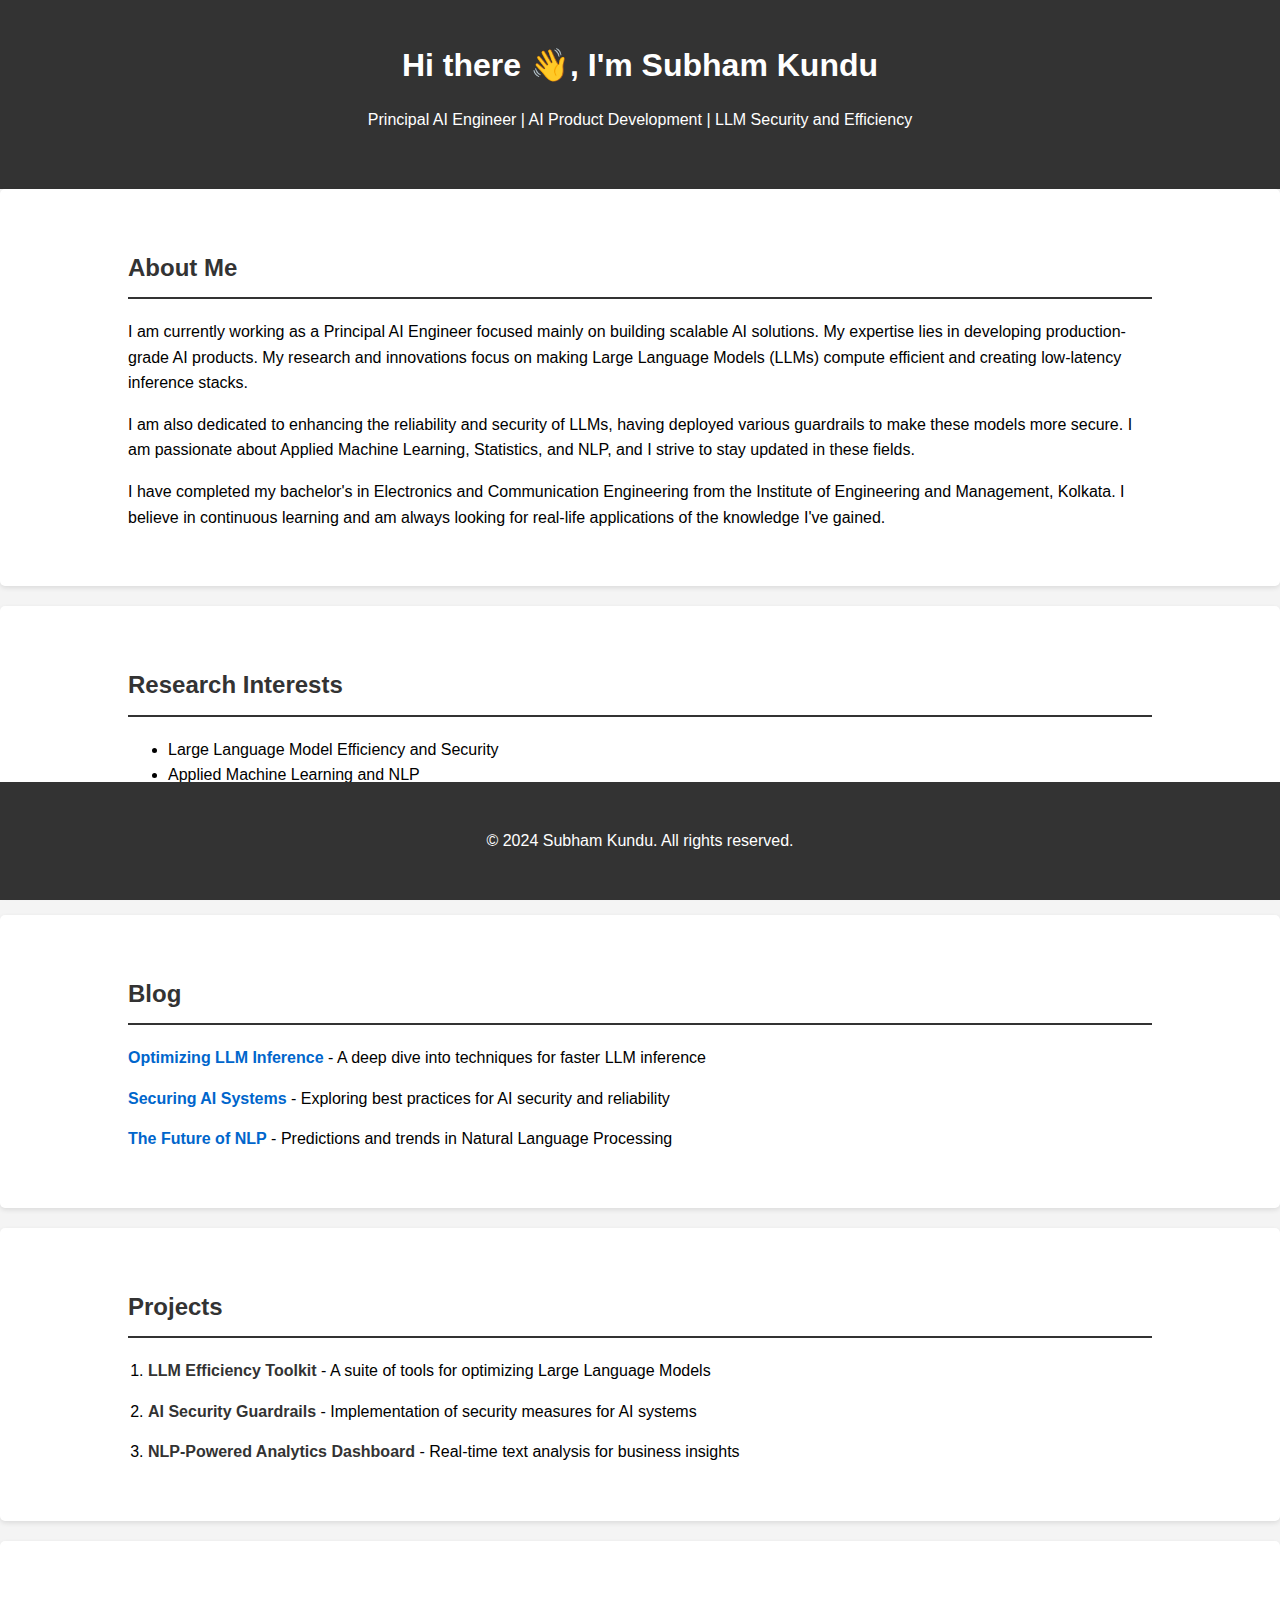
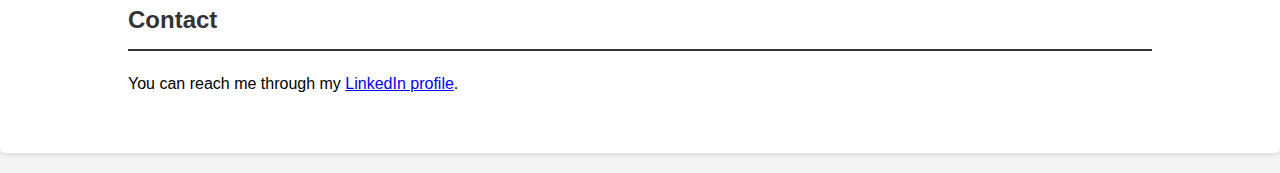
==== index.html @ ea536451 "Update index.html" ====
<!DOCTYPE html>
<html lang="en">
<head>
    <meta charset="UTF-8">
    <meta name="viewport" content="width=device-width, initial-scale=1.0">
    <title>Subham Kundu - Principal AI Engineer</title>
    <link rel="stylesheet" href="style.css">
</head>
<body>
    <header>
        <div class="container">
            <h1>Hi there 👋, I'm Subham Kundu</h1>
            <p>Principal AI Engineer | AI Product Development | LLM Security and Efficiency</p>
        </div>
    </header>

    <main>
        <section id="about">
            <div class="container">
                <h2>About Me</h2>
                <p>I am currently working as a Principal AI Engineer focused mainly on building scalable AI solutions. My expertise lies in developing production-grade AI products. My research and innovations focus on making Large Language Models (LLMs) compute efficient and creating low-latency inference stacks.</p>
                <p>I am also dedicated to enhancing the reliability and security of LLMs, having deployed various guardrails to make these models more secure. I am passionate about Applied Machine Learning, Statistics, and NLP, and I strive to stay updated in these fields.</p>
                <p>I have completed my bachelor's in Electronics and Communication Engineering from the Institute of Engineering and Management, Kolkata. I believe in continuous learning and am always looking for real-life applications of the knowledge I've gained.</p>
            </div>
        </section>

        <section id="interests">
            <div class="container">
                <h2>Research Interests</h2>
                <ul>
                    <li>Large Language Model Efficiency and Security</li>
                    <li>Applied Machine Learning and NLP</li>
                    <li>Statistics in AI</li>
                    <li>Optimizing Inference and Parallel Processing</li>
                </ul>
            </div>
        </section>

        <section id="blog">
            <div class="container">
                <h2>Blog</h2>
                <ul>
                    <li><a href="./blogs/optimizing-llm-inference.md">Optimizing LLM Inference</a> - A deep dive into techniques for faster LLM inference</li>
                    <li><a href="./blogs/securing-ai-systems.md">Securing AI Systems</a> - Exploring best practices for AI security and reliability</li>
                    <li><a href="./blogs/future-of-nlp.md">The Future of NLP</a> - Predictions and trends in Natural Language Processing</li>
                </ul>
            </div>
        </section>

        <section id="projects">
            <div class="container">
                <h2>Projects</h2>
                <ol>
                    <li><strong>LLM Efficiency Toolkit</strong> - A suite of tools for optimizing Large Language Models</li>
                    <li><strong>AI Security Guardrails</strong> - Implementation of security measures for AI systems</li>
                    <li><strong>NLP-Powered Analytics Dashboard</strong> - Real-time text analysis for business insights</li>
                </ol>
            </div>
        </section>

        <section id="contact">
            <div class="container">
                <h2>Contact</h2>
                <p>You can reach me through my <a href="https://www.linkedin.com/in/subham-kundu-2746b515b/" target="_blank">LinkedIn profile</a>.</p>
            </div>
        </section>
    </main>

    <footer>
        <div class="container">
            <p>&copy; 2024 Subham Kundu. All rights reserved.</p>
        </div>
    </footer>
</body>
</html>
---- style.css ----
body {
    font-family: Arial, sans-serif;
    line-height: 1.6;
    margin: 0;
    padding: 0;
    background-color: #f4f4f4;
}

.container {
    width: 80%;
    margin: auto;
    overflow: hidden;
    padding: 20px;
}

header {
    background: #333;
    color: #fff;
    padding: 20px 0;
    text-align: center;
}

header h1 {
    margin: 0;
}

section {
    padding: 20px 0;
    background-color: #fff;
    margin-bottom: 20px;
    border-radius: 5px;
    box-shadow: 0 2px 5px rgba(0,0,0,0.1);
}

section h2 {
    margin-bottom: 20px;
    color: #333;
    border-bottom: 2px solid #333;
    padding-bottom: 10px;
}

/* Blog Styles */
#blog ul {
    list-style-type: none;
    padding: 0;
}

#blog li {
    margin-bottom: 15px;
}

#blog a {
    color: #0066cc;
    text-decoration: none;
    font-weight: bold;
}

#blog a:hover {
    text-decoration: underline;
}

/* Project Styles */
#projects ol {
    padding-left: 20px;
}

#projects li {
    margin-bottom: 15px;
}

#projects strong {
    color: #333;
}

footer {
    text-align: center;
    padding: 10px 0;
    background: #333;
    color: #fff;
    position: fixed;
    width: 100%;
    bottom: 0;
}
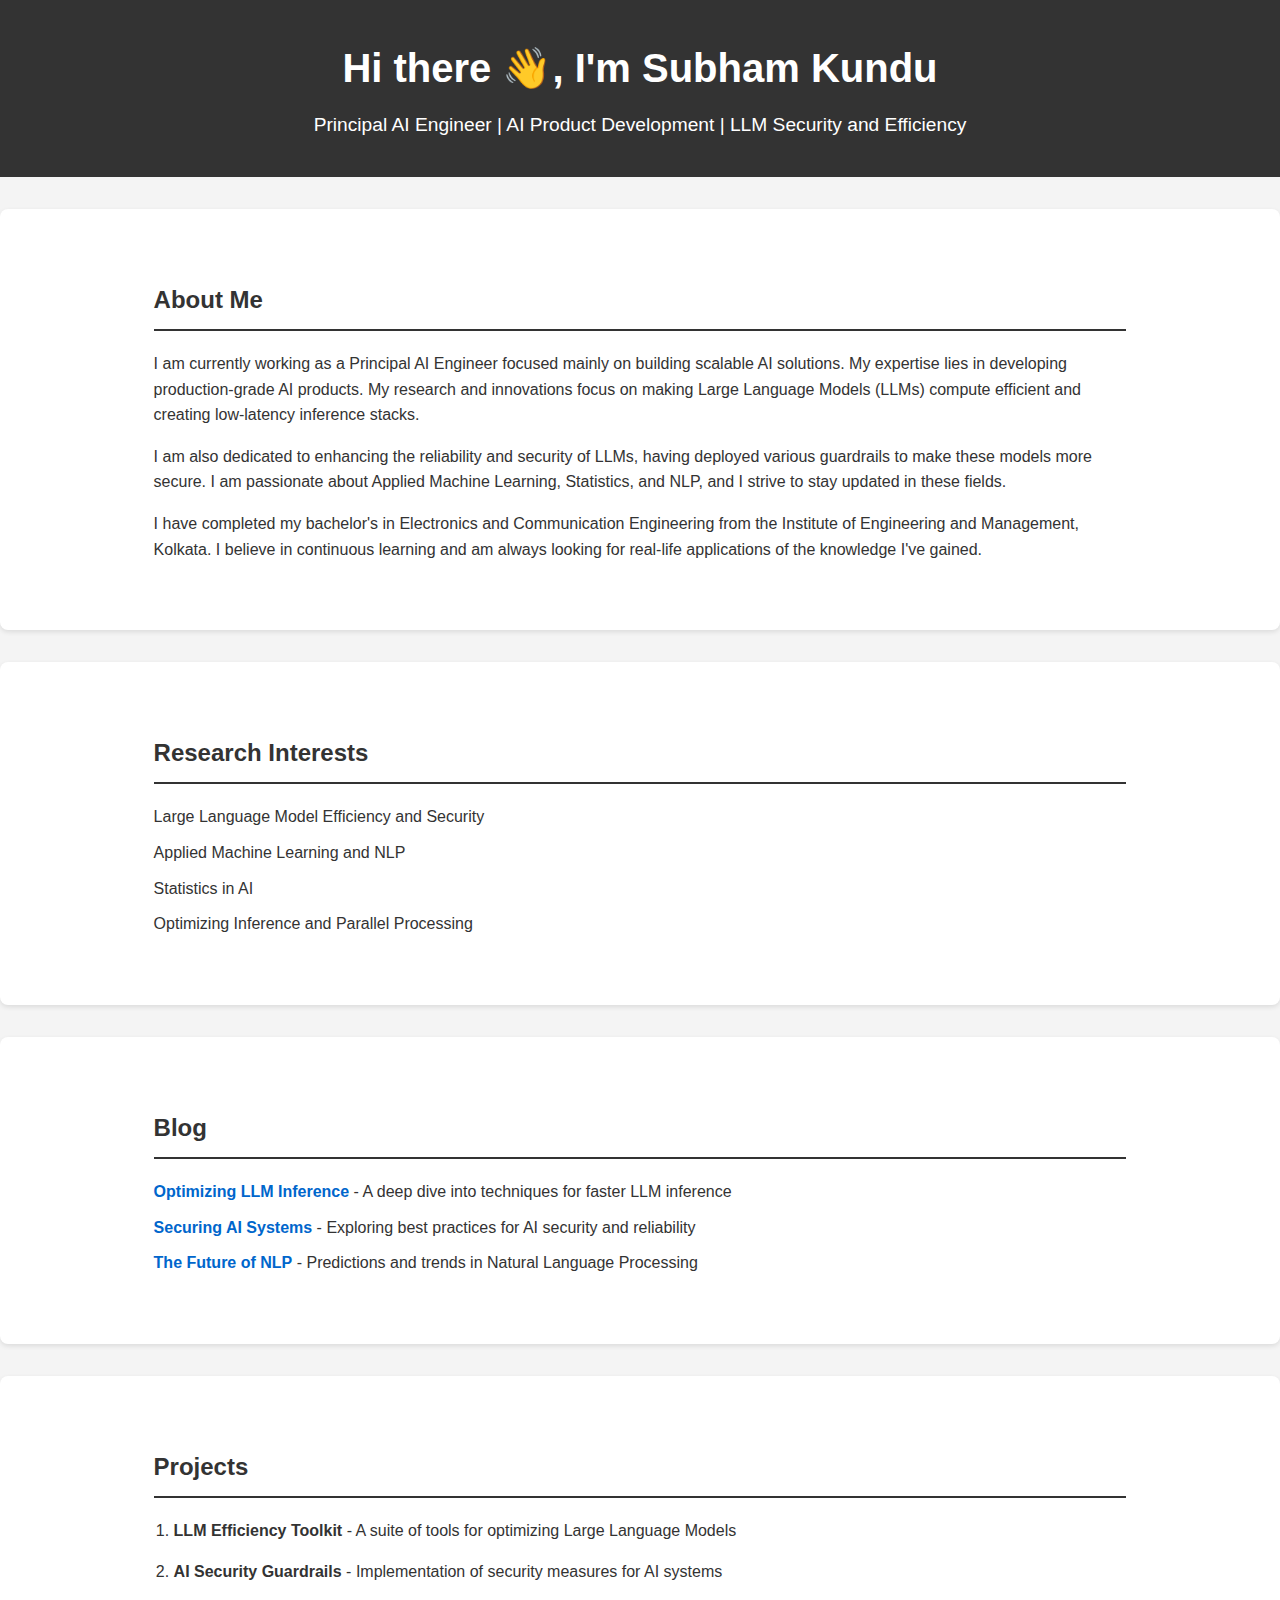
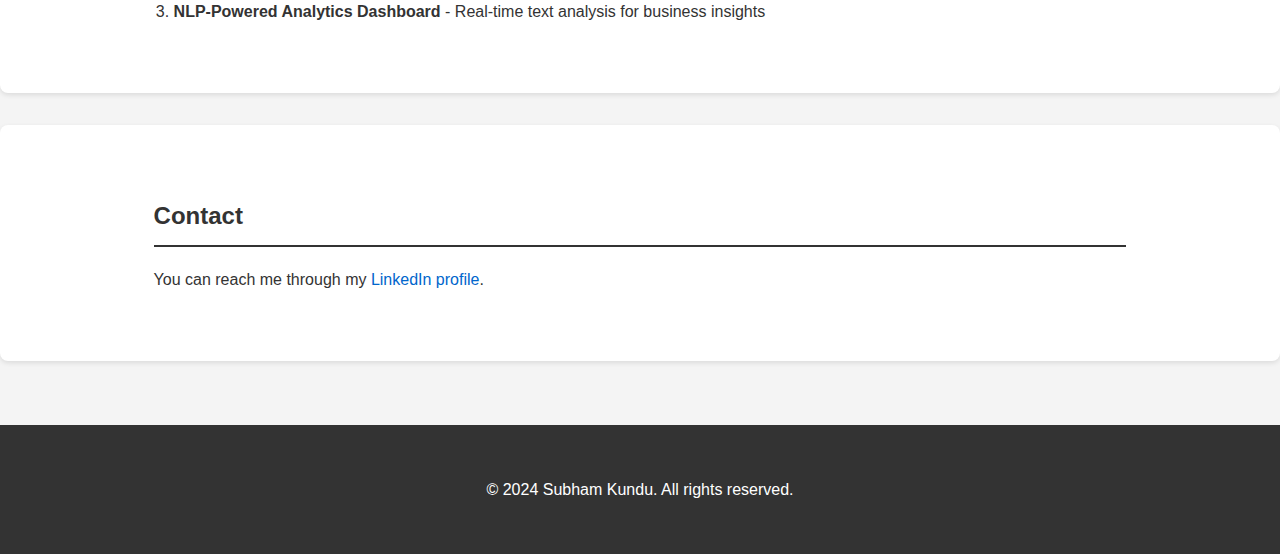
==== commit 5a61011e: "Update index.html" ====
--- a/index.html
+++ b/index.html
@@ -37,15 +37,15 @@
         </section>
 
         <section id="blog">
-            <div class="container">
-                <h2>Blog</h2>
-                <ul>
-                    <li><a href="./blogs/optimizing-llm-inference.md">Optimizing LLM Inference</a> - A deep dive into techniques for faster LLM inference</li>
-                    <li><a href="./blogs/securing-ai-systems.md">Securing AI Systems</a> - Exploring best practices for AI security and reliability</li>
-                    <li><a href="./blogs/future-of-nlp.md">The Future of NLP</a> - Predictions and trends in Natural Language Processing</li>
-                </ul>
-            </div>
-        </section>
+    <div class="container">
+        <h2>Blog</h2>
+        <ul>
+            <li><a href="./blogs/optimizing-llm-inference.html">Optimizing LLM Inference</a> - A deep dive into techniques for faster LLM inference</li>
+            <li><a href="./blogs/securing-ai-systems.html">Securing AI Systems</a> - Exploring best practices for AI security and reliability</li>
+            <li><a href="./blogs/future-of-nlp.html">The Future of NLP</a> - Predictions and trends in Natural Language Processing</li>
+        </ul>
+    </div>
+</section>
 
         <section id="projects">
             <div class="container">
--- a/style.css
+++ b/style.css
@@ -4,10 +4,12 @@
     margin: 0;
     padding: 0;
     background-color: #f4f4f4;
+    color: #333;
 }
 
 .container {
     width: 80%;
+    max-width: 1200px;
     margin: auto;
     overflow: hidden;
     padding: 20px;
@@ -16,37 +18,50 @@
 header {
     background: #333;
     color: #fff;
-    padding: 20px 0;
+    padding: 1rem 0;
     text-align: center;
 }
 
 header h1 {
     margin: 0;
+    font-size: 2.5rem;
+}
+
+header p {
+    margin: 10px 0 0;
+    font-size: 1.2rem;
+}
+
+main {
+    padding: 2rem 0;
 }
 
 section {
-    padding: 20px 0;
     background-color: #fff;
-    margin-bottom: 20px;
-    border-radius: 5px;
+    margin-bottom: 2rem;
+    padding: 2rem;
+    border-radius: 8px;
     box-shadow: 0 2px 5px rgba(0,0,0,0.1);
 }
 
 section h2 {
-    margin-bottom: 20px;
     color: #333;
     border-bottom: 2px solid #333;
     padding-bottom: 10px;
+    margin-bottom: 20px;
 }
 
-/* Blog Styles */
-#blog ul {
-    list-style-type: none;
-    padding: 0;
+#about p, #interests p {
+    margin-bottom: 1rem;
 }
 
-#blog li {
-    margin-bottom: 15px;
+#interests ul, #blog ul {
+    list-style-type: none;
+    padding-left: 0;
+}
+
+#interests li, #blog li {
+    margin-bottom: 10px;
 }
 
 #blog a {
@@ -59,7 +74,6 @@
     text-decoration: underline;
 }
 
-/* Project Styles */
 #projects ol {
     padding-left: 20px;
 }
@@ -72,12 +86,35 @@
     color: #333;
 }
 
+#contact a {
+    color: #0066cc;
+    text-decoration: none;
+}
+
+#contact a:hover {
+    text-decoration: underline;
+}
+
 footer {
-    text-align: center;
-    padding: 10px 0;
     background: #333;
     color: #fff;
-    position: fixed;
+    text-align: center;
+    padding: 1rem 0;
+    position: relative;
+    bottom: 0;
     width: 100%;
-    bottom: 0;
 }
+
+@media (max-width: 768px) {
+    .container {
+        width: 95%;
+    }
+    
+    header h1 {
+        font-size: 2rem;
+    }
+    
+    header p {
+        font-size: 1rem;
+    }
+}
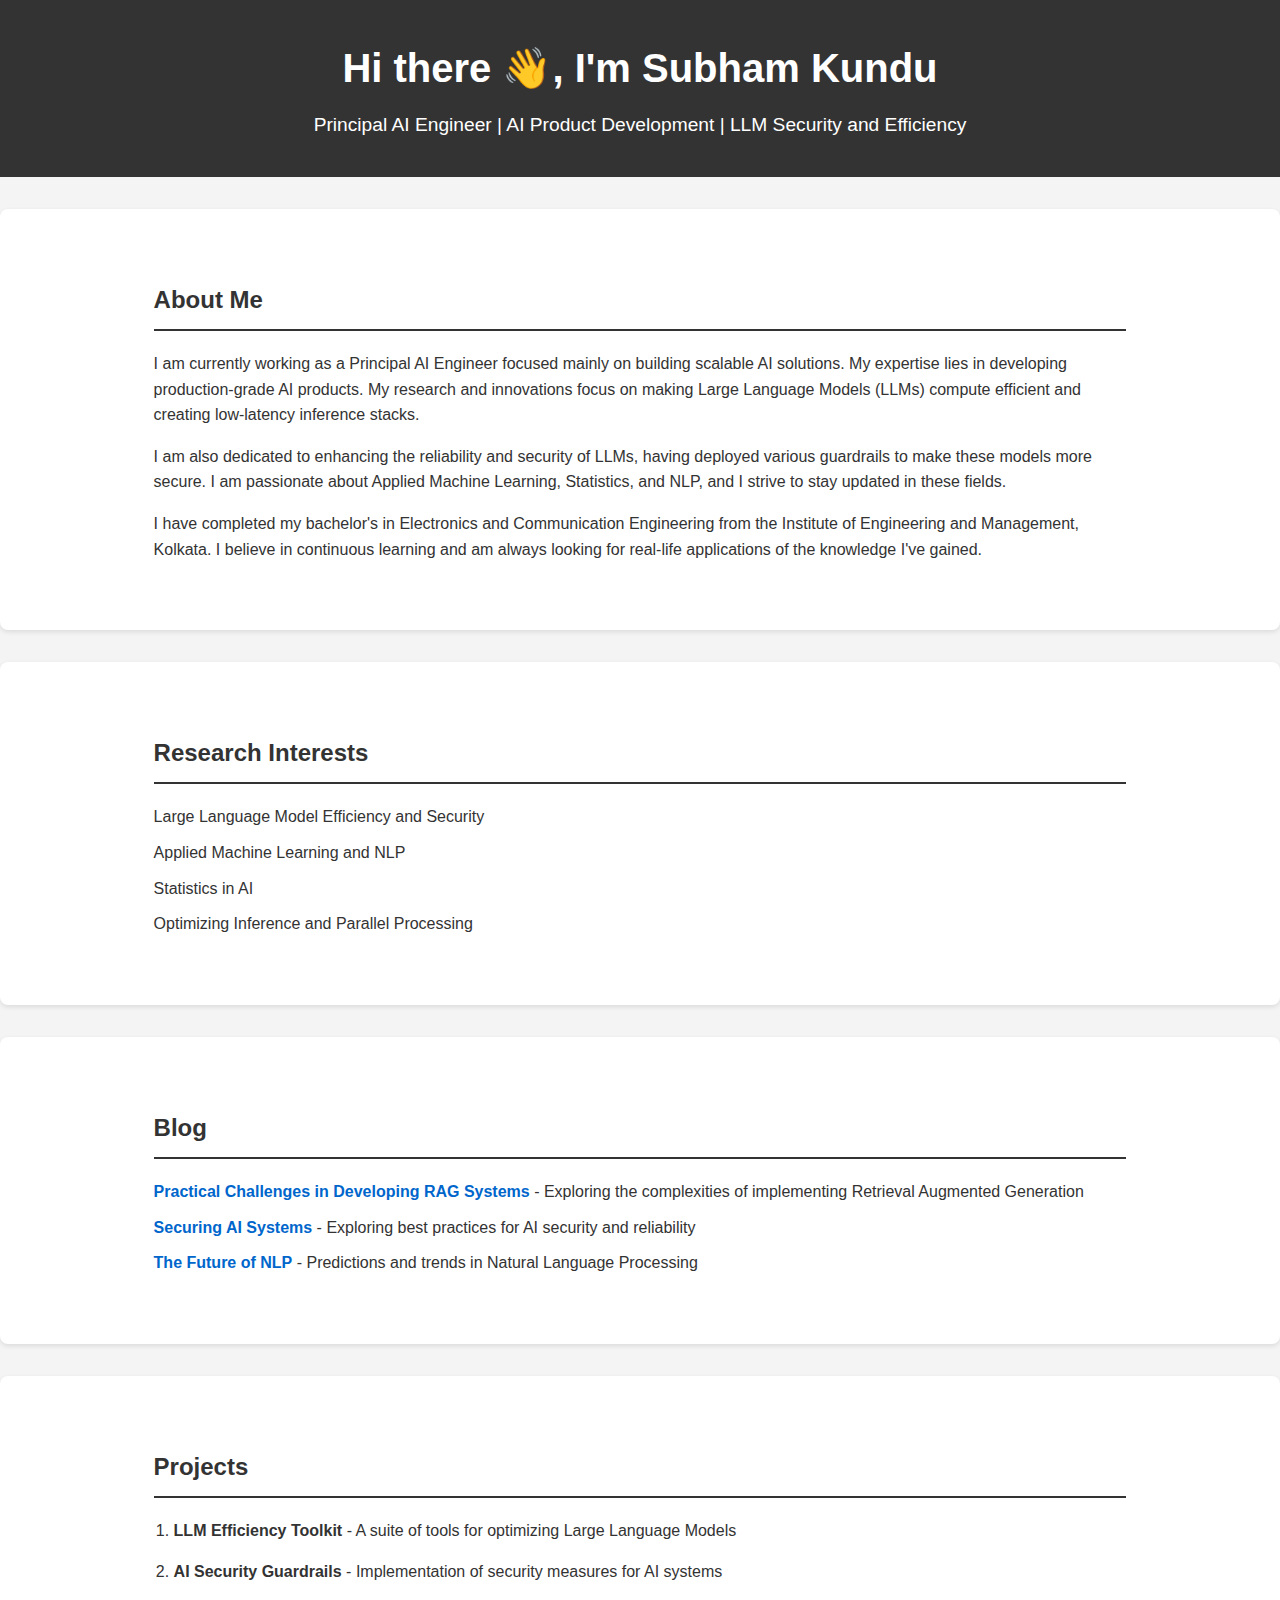
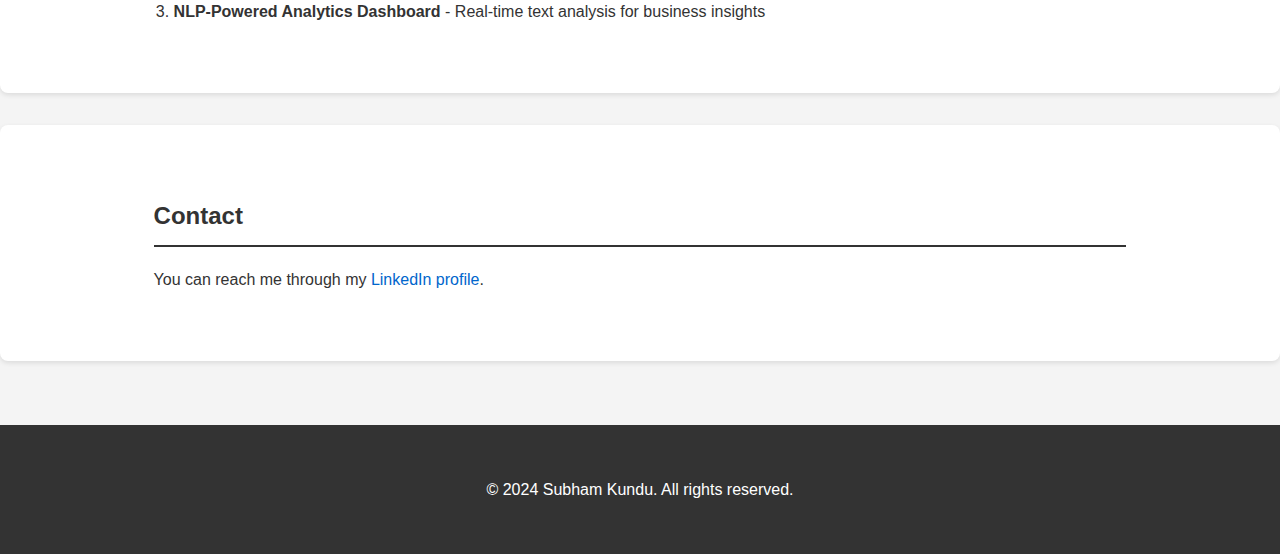
==== commit f6a152f0: "Update index.html" ====
--- a/index.html
+++ b/index.html
@@ -40,7 +40,7 @@
     <div class="container">
         <h2>Blog</h2>
         <ul>
-            <li><a href="./blogs/optimizing-llm-inference.html">Optimizing LLM Inference</a> - A deep dive into techniques for faster LLM inference</li>
+            <li><a href="./blogs/rag-challenges.html">Practical Challenges in Developing RAG Systems</a> - Exploring the complexities of implementing Retrieval Augmented Generation</li>
             <li><a href="./blogs/securing-ai-systems.html">Securing AI Systems</a> - Exploring best practices for AI security and reliability</li>
             <li><a href="./blogs/future-of-nlp.html">The Future of NLP</a> - Predictions and trends in Natural Language Processing</li>
         </ul>
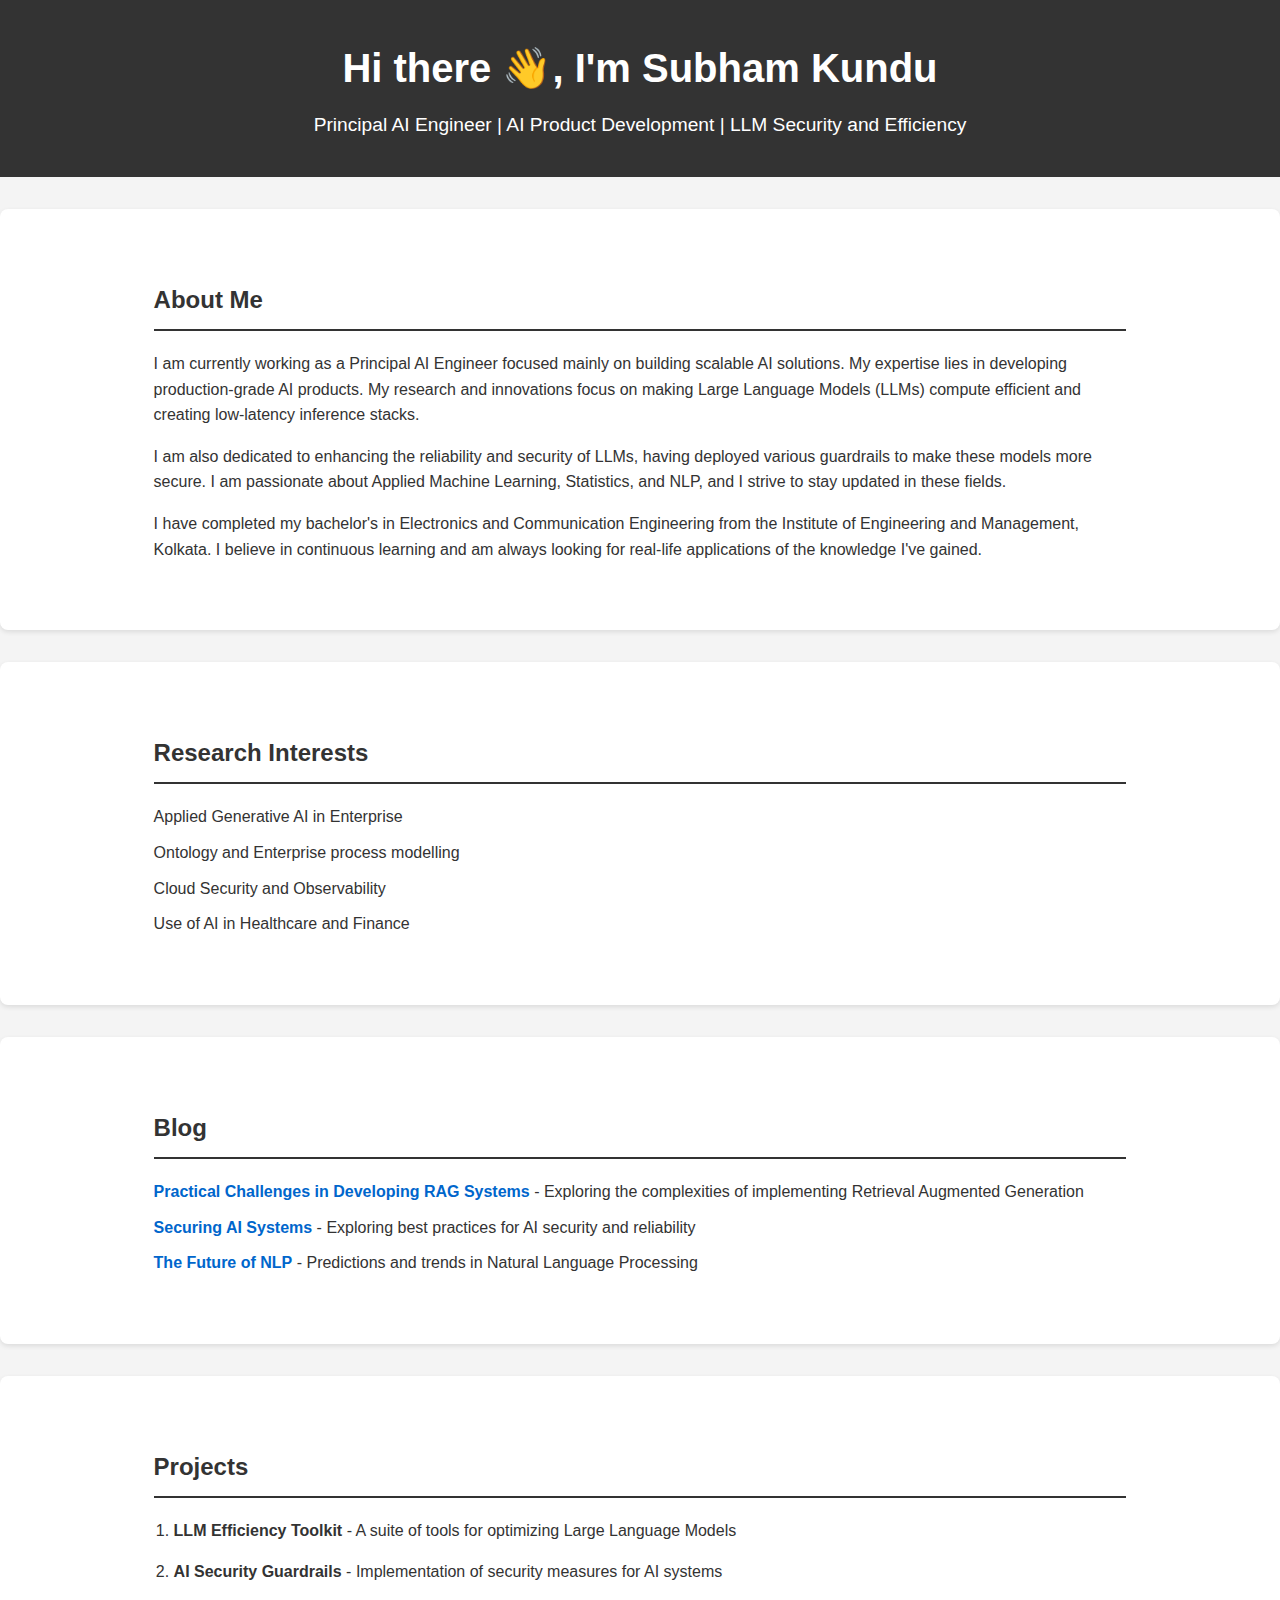
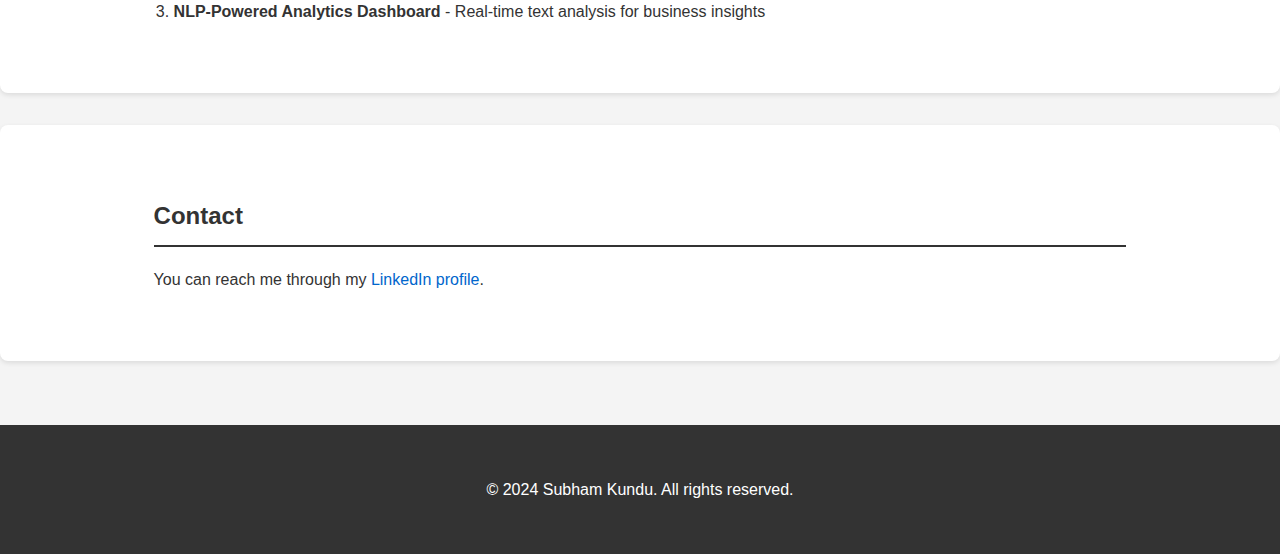
==== commit 3d0f0935: "Update index.html" ====
--- a/index.html
+++ b/index.html
@@ -28,10 +28,10 @@
             <div class="container">
                 <h2>Research Interests</h2>
                 <ul>
-                    <li>Large Language Model Efficiency and Security</li>
-                    <li>Applied Machine Learning and NLP</li>
-                    <li>Statistics in AI</li>
-                    <li>Optimizing Inference and Parallel Processing</li>
+                    <li>Applied Generative AI in Enterprise</li>
+                    <li>Ontology and Enterprise process modelling</li>
+                    <li>Cloud Security and Observability</li>
+                    <li>Use of AI in Healthcare and Finance</li>
                 </ul>
             </div>
         </section>
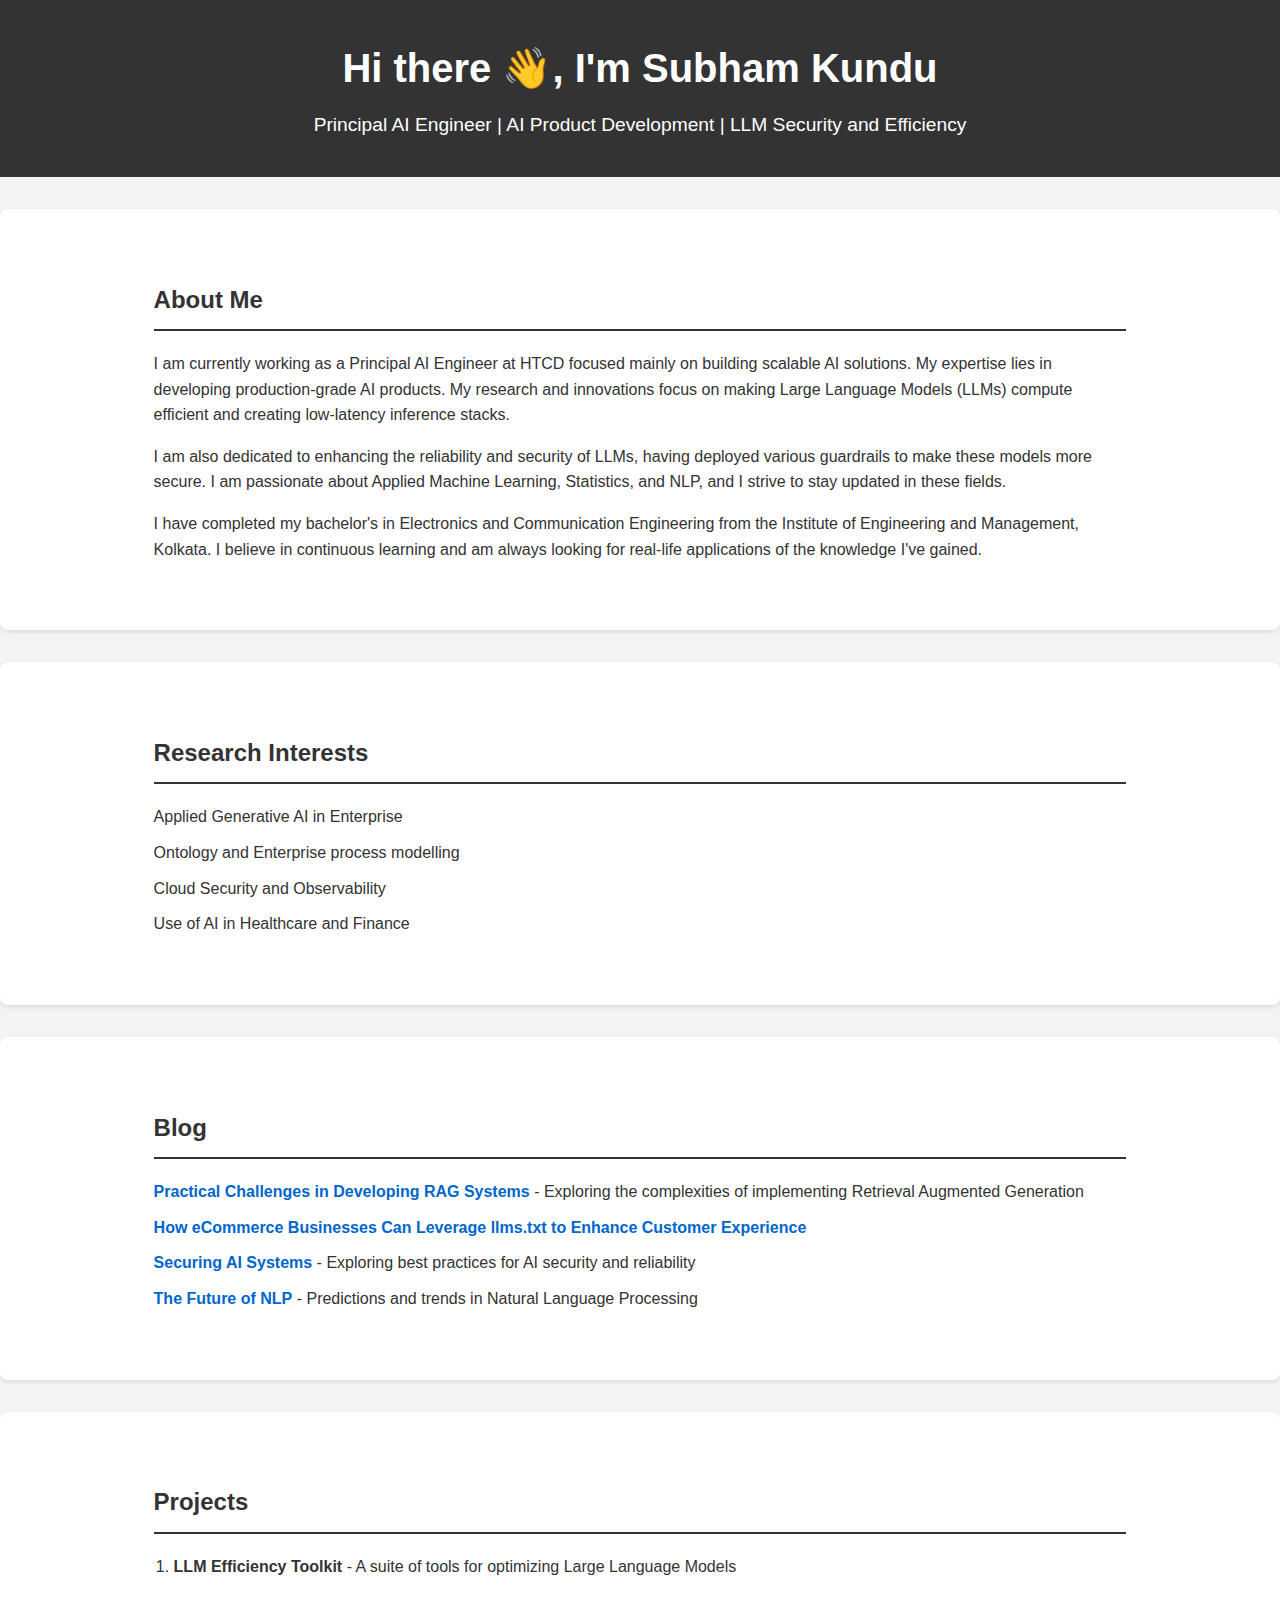
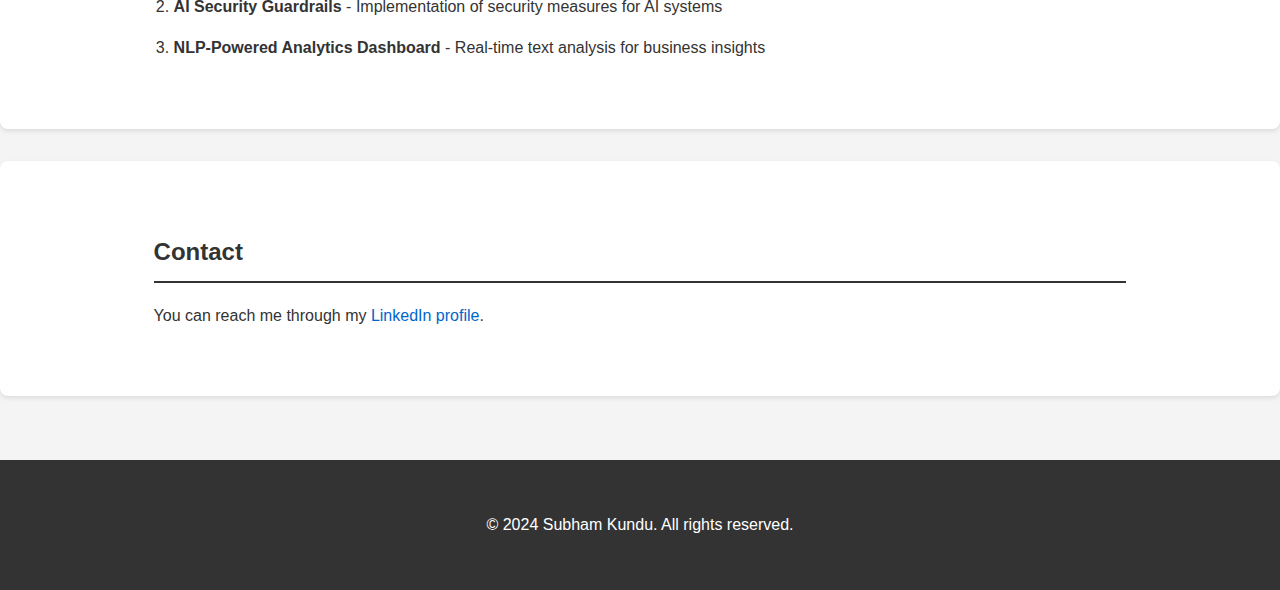
==== commit d5aa4dde: "Update index.html" ====
--- a/index.html
+++ b/index.html
@@ -18,7 +18,7 @@
         <section id="about">
             <div class="container">
                 <h2>About Me</h2>
-                <p>I am currently working as a Principal AI Engineer focused mainly on building scalable AI solutions. My expertise lies in developing production-grade AI products. My research and innovations focus on making Large Language Models (LLMs) compute efficient and creating low-latency inference stacks.</p>
+                <p>I am currently working as a Principal AI Engineer at HTCD focused mainly on building scalable AI solutions. My expertise lies in developing production-grade AI products. My research and innovations focus on making Large Language Models (LLMs) compute efficient and creating low-latency inference stacks.</p>
                 <p>I am also dedicated to enhancing the reliability and security of LLMs, having deployed various guardrails to make these models more secure. I am passionate about Applied Machine Learning, Statistics, and NLP, and I strive to stay updated in these fields.</p>
                 <p>I have completed my bachelor's in Electronics and Communication Engineering from the Institute of Engineering and Management, Kolkata. I believe in continuous learning and am always looking for real-life applications of the knowledge I've gained.</p>
             </div>
@@ -41,6 +41,7 @@
         <h2>Blog</h2>
         <ul>
             <li><a href="./blogs/rag-challenges.html">Practical Challenges in Developing RAG Systems</a> - Exploring the complexities of implementing Retrieval Augmented Generation</li>
+            <li><a href="./blogs/llm-text-ecommerce.html">How eCommerce Businesses Can Leverage llms.txt to Enhance Customer Experience</li>
             <li><a href="./blogs/securing-ai-systems.html">Securing AI Systems</a> - Exploring best practices for AI security and reliability</li>
             <li><a href="./blogs/future-of-nlp.html">The Future of NLP</a> - Predictions and trends in Natural Language Processing</li>
         </ul>
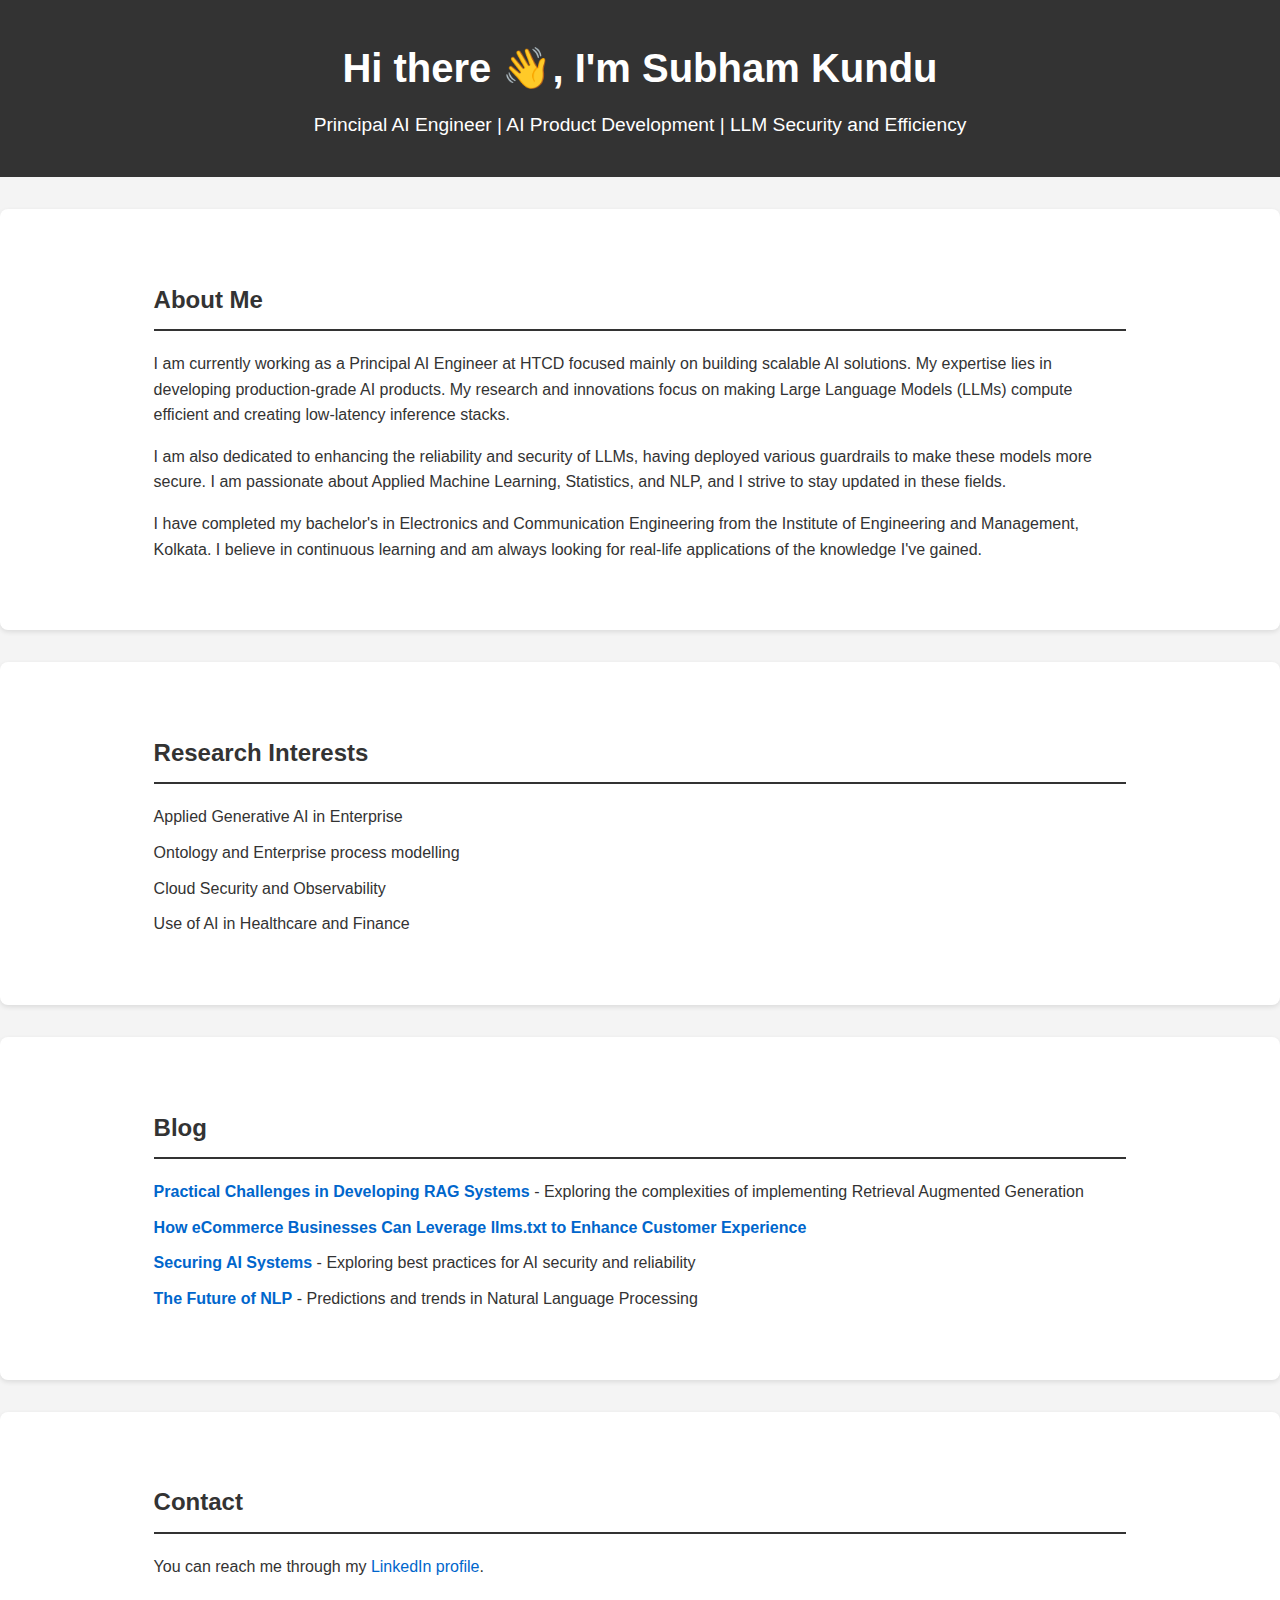
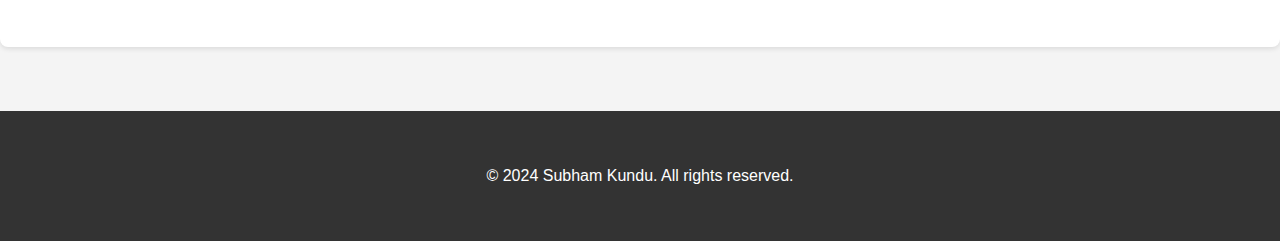
==== commit e61e1298: "Update index.html" ====
--- a/index.html
+++ b/index.html
@@ -48,7 +48,7 @@
     </div>
 </section>
 
-        <section id="projects">
+<!--         <section id="projects">
             <div class="container">
                 <h2>Projects</h2>
                 <ol>
@@ -57,7 +57,7 @@
                     <li><strong>NLP-Powered Analytics Dashboard</strong> - Real-time text analysis for business insights</li>
                 </ol>
             </div>
-        </section>
+        </section> -->
 
         <section id="contact">
             <div class="container">
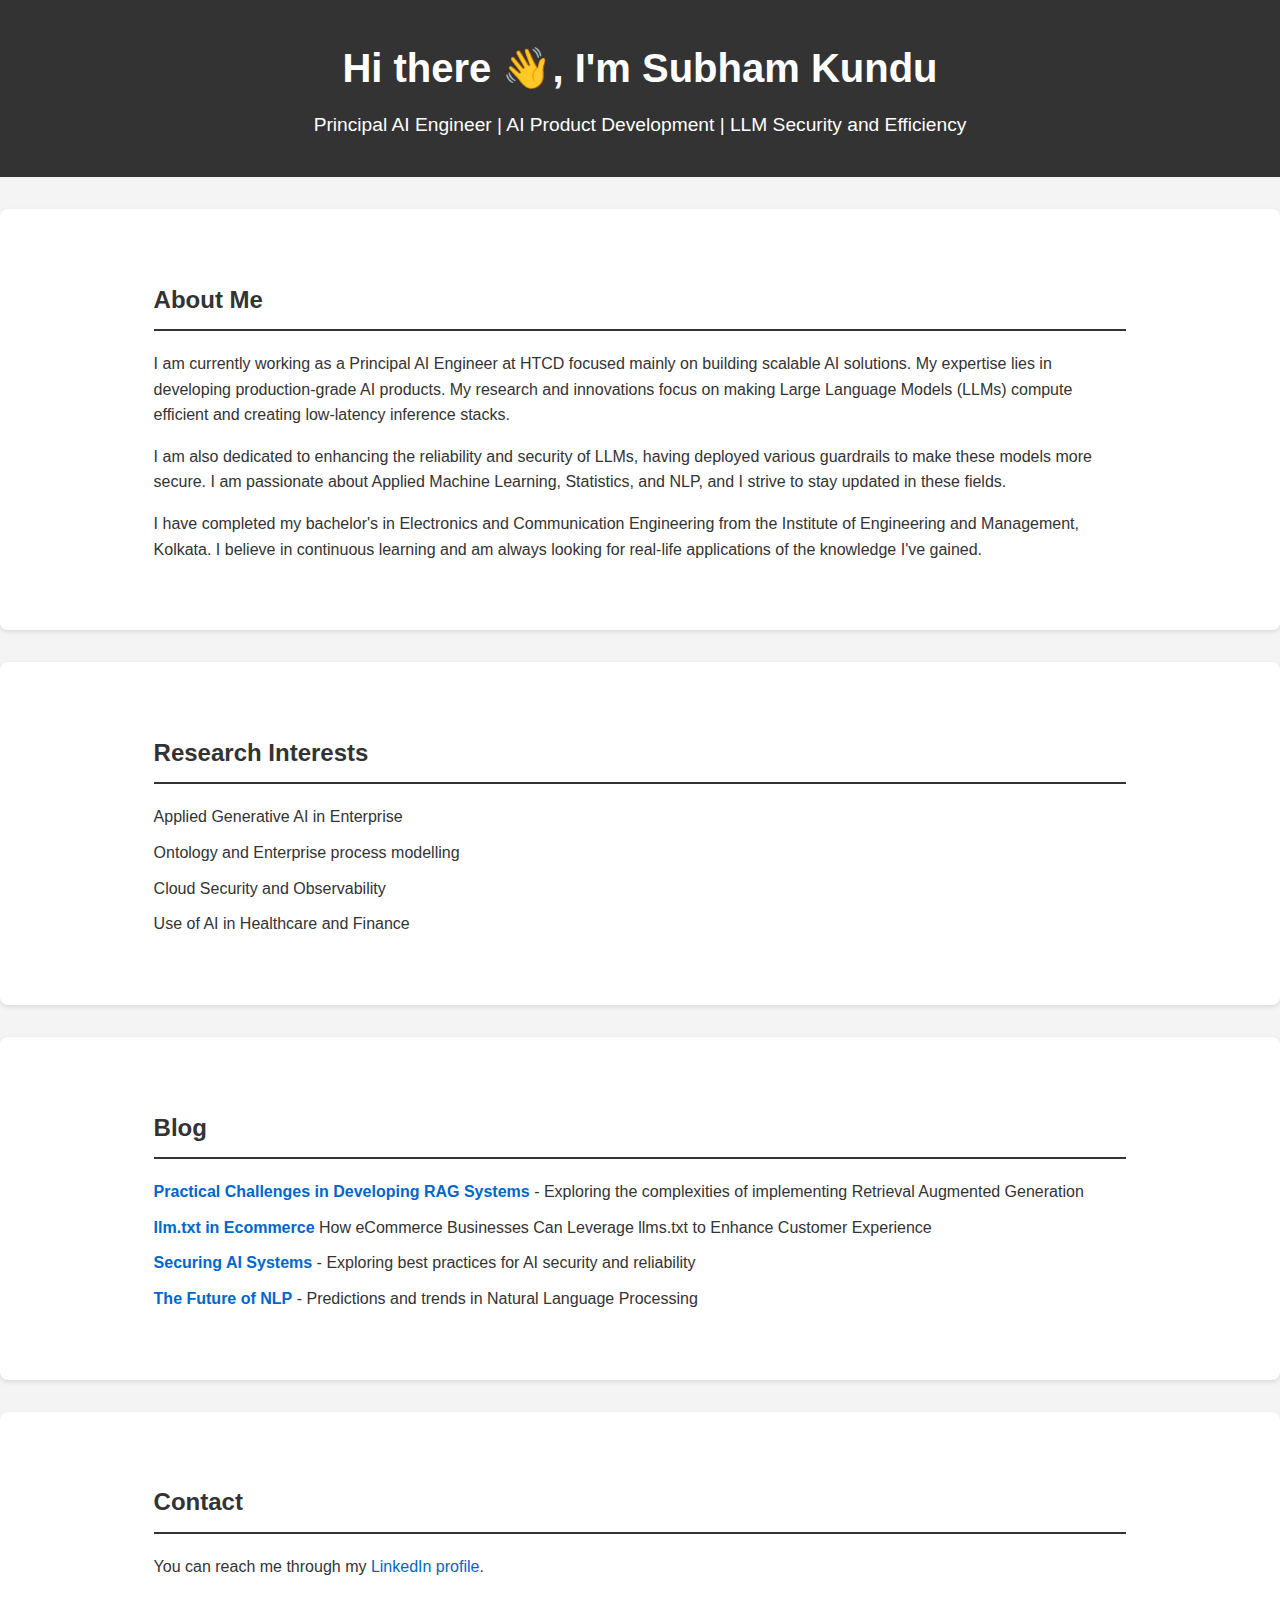
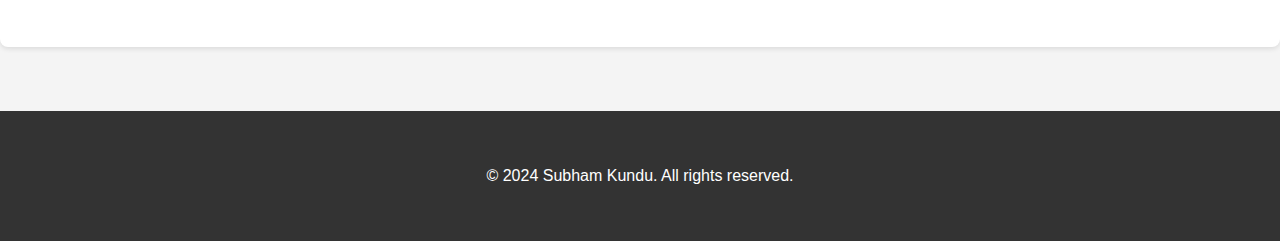
==== commit 8bb3e862: "Update index.html" ====
--- a/index.html
+++ b/index.html
@@ -5,6 +5,89 @@
     <meta name="viewport" content="width=device-width, initial-scale=1.0">
     <title>Subham Kundu - Principal AI Engineer</title>
     <link rel="stylesheet" href="style.css">
+    <style>
+        .blog-post {
+            max-width: 800px;
+            margin: 0 auto;
+            padding: 2rem;
+            background-color: #fff;
+            border-radius: 8px;
+            box-shadow: 0 2px 5px rgba(0,0,0,0.1);
+        }
+        
+        .blog-post h1 {
+            border-bottom: 2px solid #333;
+            padding-bottom: 10px;
+            margin-bottom: 20px;
+            color: #333;
+        }
+        
+        .blog-post h2 {
+            margin-top: 2rem;
+            color: #333;
+            border-bottom: 2px solid #333;
+            padding-bottom: 10px;
+        }
+        
+        .blog-post h3 {
+            margin-top: 1.5rem;
+            color: #333;
+            font-weight: bold;
+        }
+        
+        .blog-post ul, .blog-post ol {
+            margin-left: 2rem;
+            margin-bottom: 1rem;
+        }
+        
+        .code-block {
+            background-color: #2b2b2b;
+            color: #f8f8f2;
+            padding: 1.5rem;
+            border-radius: 8px;
+            overflow-x: auto;
+            font-family: 'Consolas', 'Monaco', monospace;
+            margin: 1rem 0;
+            line-height: 1.5;
+            box-shadow: 0 2px 4px rgba(0,0,0,0.1);
+            border: 1px solid #444;
+        }
+        
+        .divider {
+            border-top: 1px solid #e0e0e0;
+            margin: 2rem 0;
+        }
+        
+        .blog-post a {
+            color: #0066cc;
+            text-decoration: none;
+            font-weight: bold;
+        }
+        
+        .blog-post a:hover {
+            text-decoration: underline;
+        }
+        
+        .blog-post p {
+            margin-bottom: 1rem;
+            line-height: 1.6;
+        }
+        
+        .blog-post ul li {
+            margin-bottom: 10px;
+        }
+        
+        @media (max-width: 768px) {
+            .blog-post {
+                padding: 1rem;
+            }
+            
+            .code-block {
+                padding: 1rem;
+                font-size: 14px;
+            }
+        }
+    </style>
 </head>
 <body>
     <header>
@@ -41,7 +124,7 @@
         <h2>Blog</h2>
         <ul>
             <li><a href="./blogs/rag-challenges.html">Practical Challenges in Developing RAG Systems</a> - Exploring the complexities of implementing Retrieval Augmented Generation</li>
-            <li><a href="./blogs/llm-text-ecommerce.html">How eCommerce Businesses Can Leverage llms.txt to Enhance Customer Experience</li>
+            <li><a href="./blogs/llm-text-ecommerce.html">llm.txt in Ecommerce</a> How eCommerce Businesses Can Leverage llms.txt to Enhance Customer Experience</li>
             <li><a href="./blogs/securing-ai-systems.html">Securing AI Systems</a> - Exploring best practices for AI security and reliability</li>
             <li><a href="./blogs/future-of-nlp.html">The Future of NLP</a> - Predictions and trends in Natural Language Processing</li>
         </ul>
